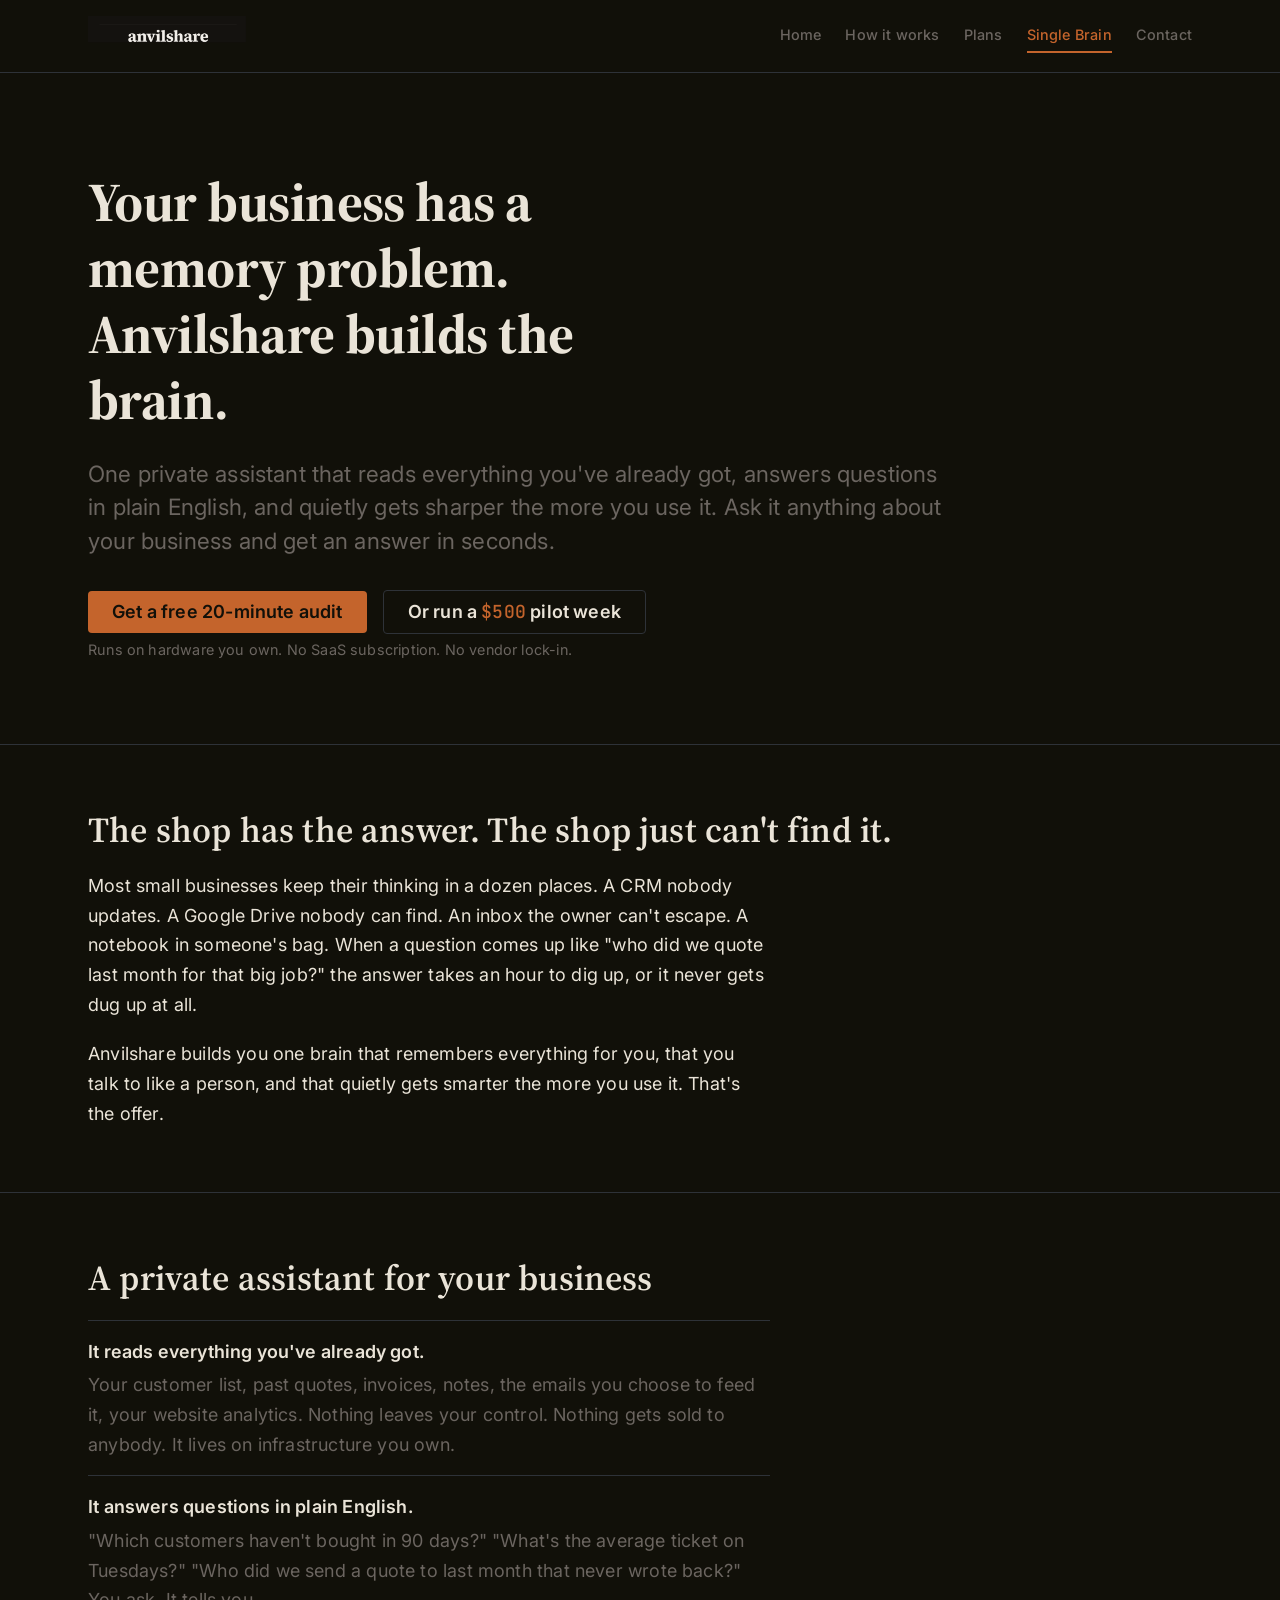
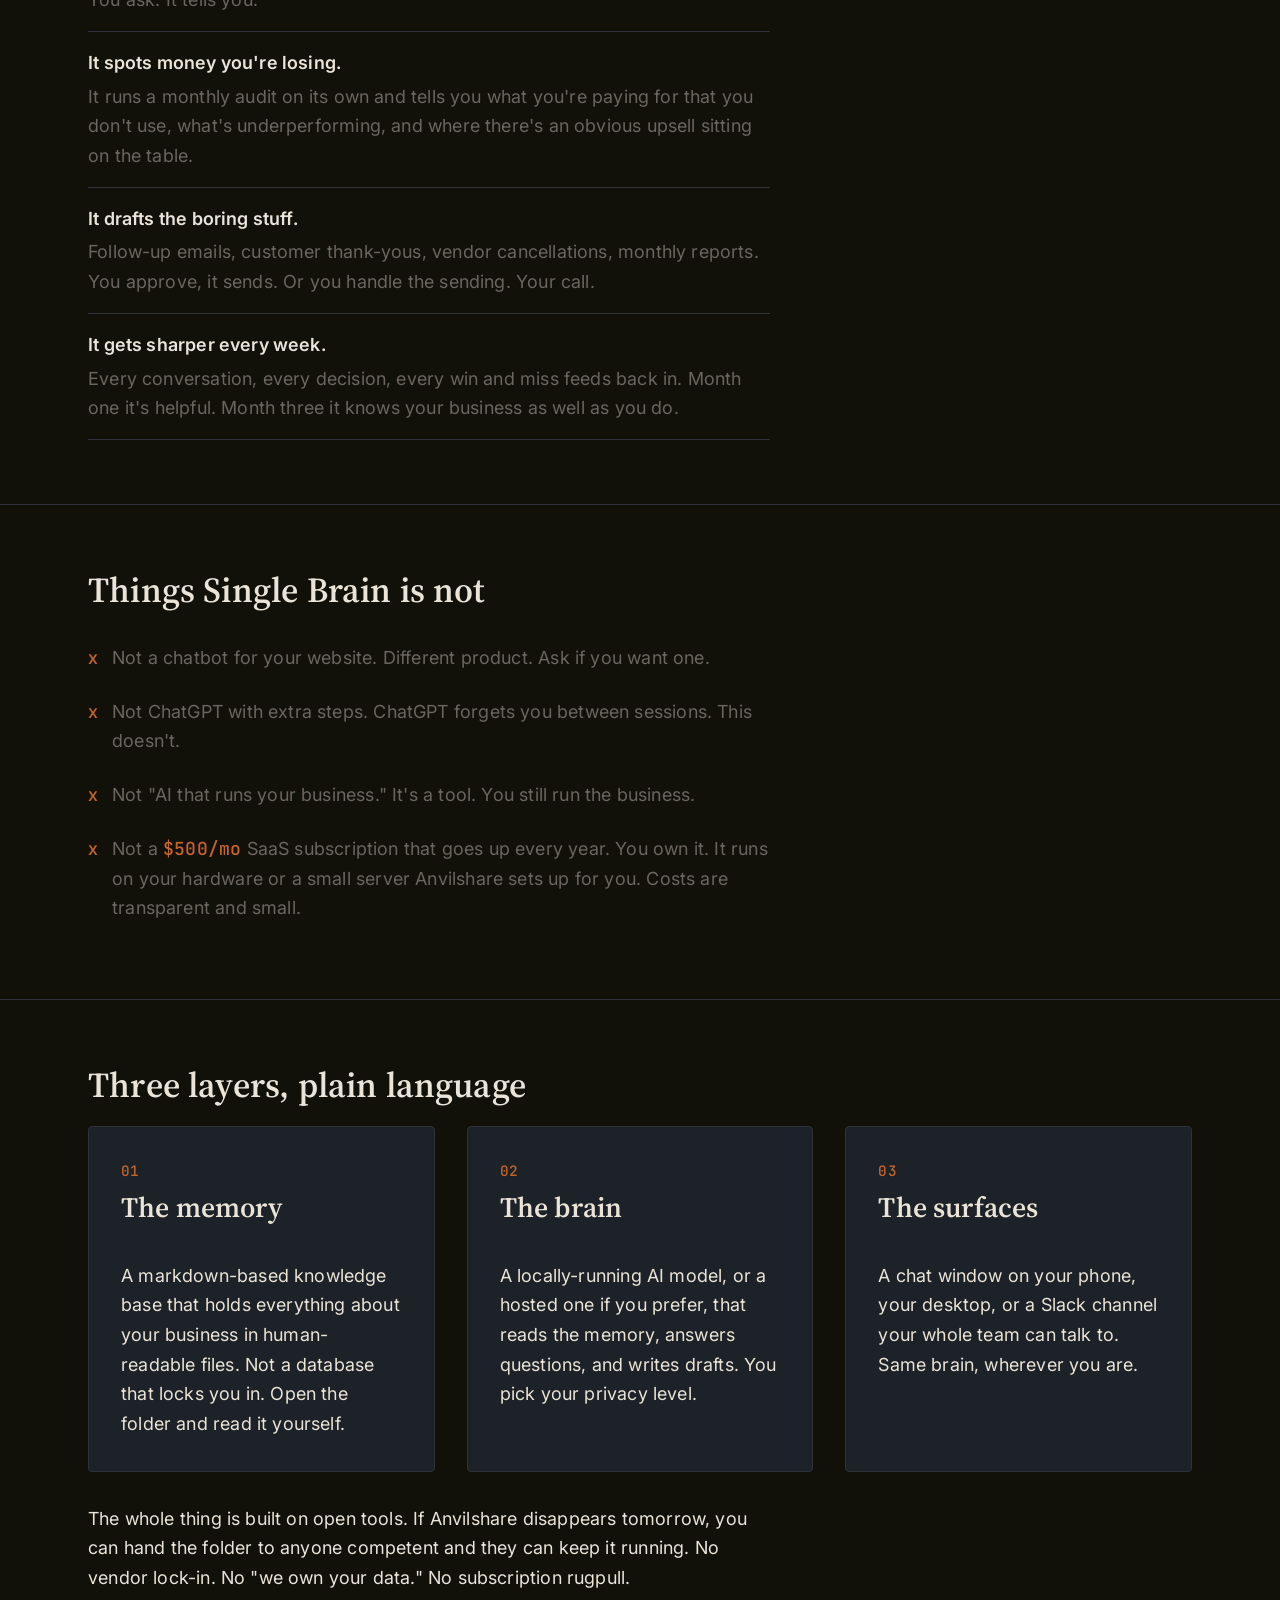
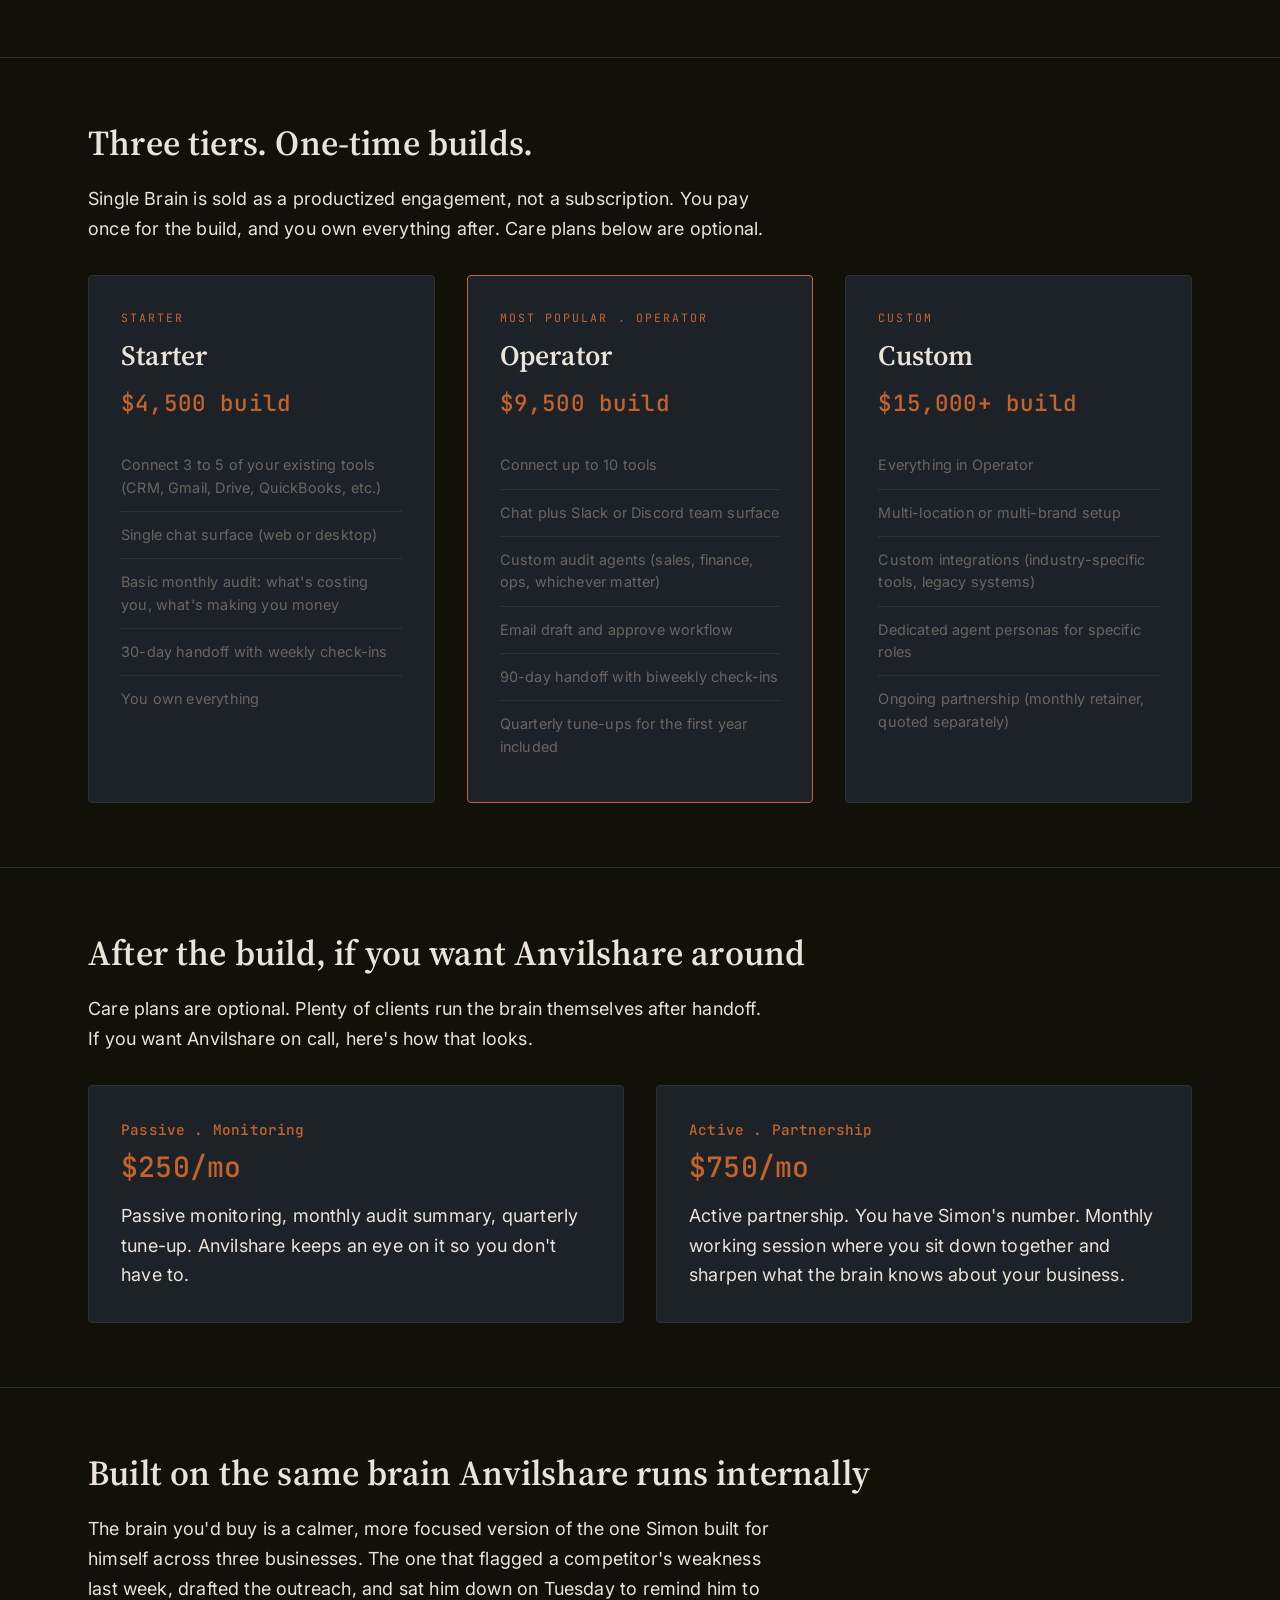
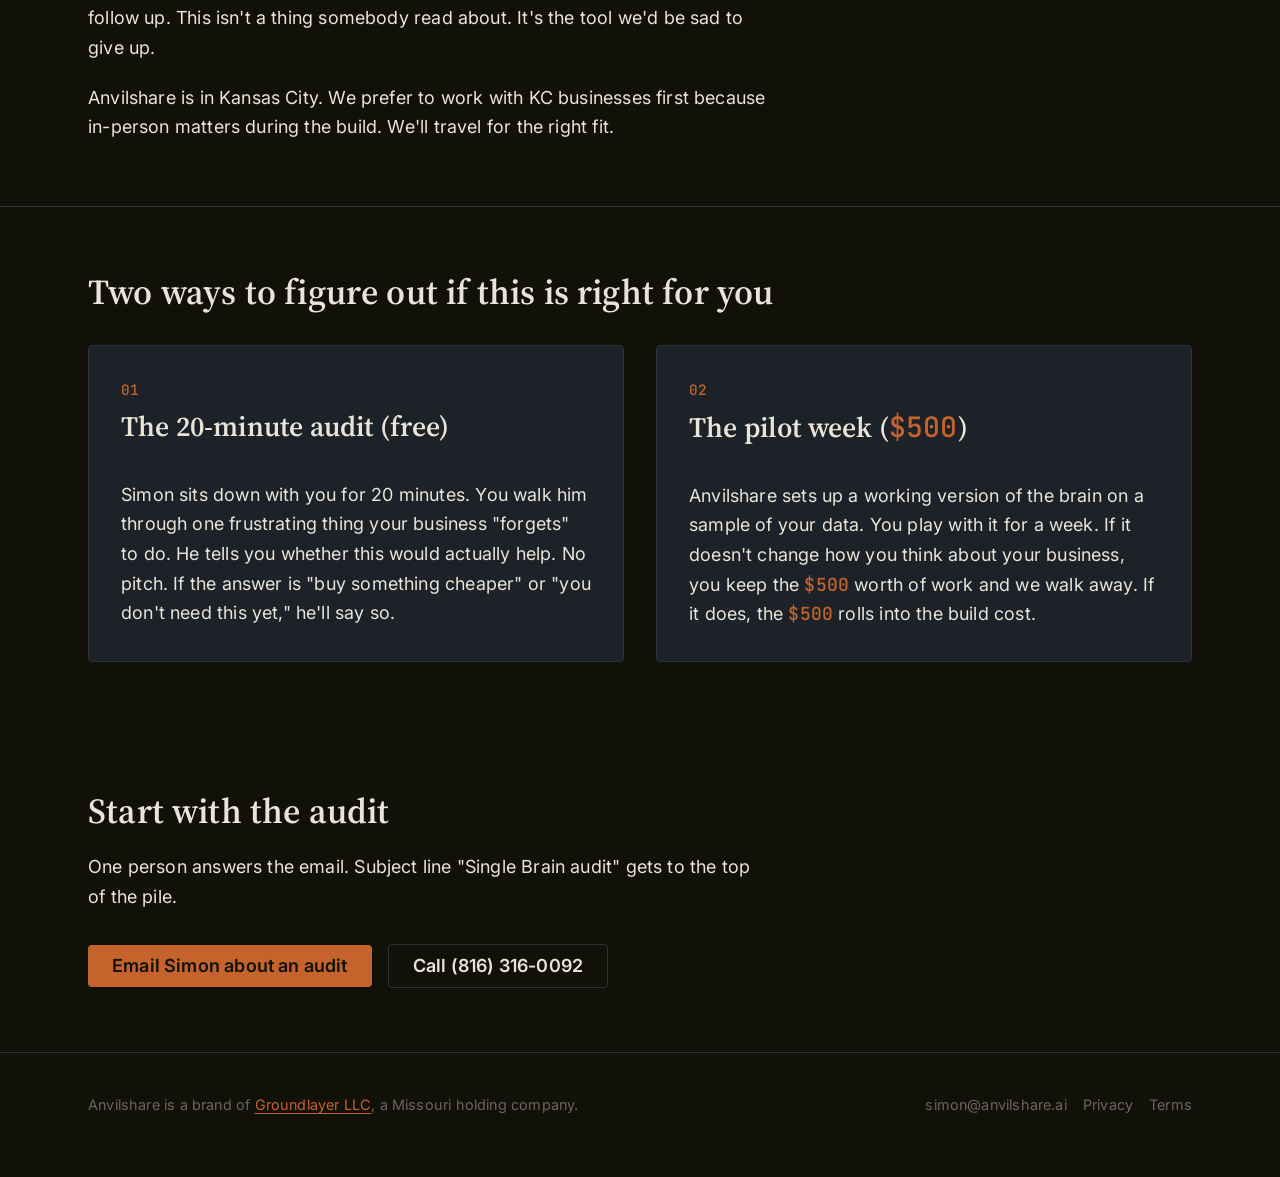
==== single-brain/index.html @ 3424a4ee "Add Single Brain product page and nav link Single Brain is the "private business memory" tool: one a" ====
<!DOCTYPE html>
<html lang="en">
<head>
  <meta charset="utf-8">
  <meta name="viewport" content="width=device-width, initial-scale=1">
  <title>Single Brain - Anvilshare</title>
  <meta name="description" content="One private assistant that remembers everything about your business. Ask it anything in plain English and get an answer in seconds. Built by Anvilshare on hardware you own.">
  <link rel="canonical" href="https://anvilshare.ai/single-brain/">
  <link rel="icon" href="/assets/favicon.svg" type="image/svg+xml">
  <link rel="preconnect" href="https://fonts.googleapis.com">
  <link rel="preconnect" href="https://fonts.gstatic.com" crossorigin>
  <link href="https://fonts.googleapis.com/css2?family=Source+Serif+4:wght@400;600;700&family=Inter:wght@400;500;600;700&family=JetBrains+Mono:wght@400;500&display=swap" rel="stylesheet">
  <link rel="stylesheet" href="/css/site.css">

  <!-- Structured data: Single Brain service offering -->
  <script type="application/ld+json">
  {
    "@context": "https://schema.org",
    "@type": "Service",
    "name": "Single Brain",
    "serviceType": "Business memory and assistant build",
    "description": "A private chat-based assistant that reads everything your business already has, answers questions in plain English, runs a monthly audit on its own, and drafts the boring stuff. Built on open tools. You own it.",
    "url": "https://anvilshare.ai/single-brain/",
    "provider": {
      "@type": "ProfessionalService",
      "name": "Anvilshare",
      "url": "https://anvilshare.ai/",
      "telephone": "+1-816-316-0092",
      "email": "simon@anvilshare.ai",
      "areaServed": { "@type": "City", "name": "Kansas City" },
      "parentOrganization": { "@type": "Organization", "name": "Groundlayer LLC" }
    },
    "areaServed": { "@type": "City", "name": "Kansas City" },
    "offers": [
      {
        "@type": "Offer",
        "name": "Starter",
        "price": "4500",
        "priceCurrency": "USD",
        "description": "Connect 3 to 5 tools. Single chat surface. Basic monthly audit. 30-day handoff."
      },
      {
        "@type": "Offer",
        "name": "Operator",
        "price": "9500",
        "priceCurrency": "USD",
        "description": "Connect up to 10 tools. Chat plus team surface. Custom audit agents. 90-day handoff with quarterly tune-ups for the first year."
      },
      {
        "@type": "Offer",
        "name": "Custom",
        "price": "15000",
        "priceCurrency": "USD",
        "description": "Multi-location or multi-brand setup. Custom integrations. Dedicated agent personas. Ongoing partnership."
      }
    ],
    "priceRange": "$4500-$15000+"
  }
  </script>
</head>
<body>

  <a href="#main" class="skip-link">Skip to content</a>

  <!-- Header -->
  <header class="site-header">
    <div class="container">
      <a href="/" aria-label="Anvilshare home">
        <img src="/assets/logo.png" alt="Anvilshare wordmark, lowercase heavy serif with an amber bar beneath." class="site-logo" width="280" height="70">
      </a>
      <nav class="site-nav" aria-label="Main navigation">
        <a href="/">Home</a>
        <a href="/how-it-works.html">How it works</a>
        <a href="/plans.html">Plans</a>
        <a href="/single-brain/" aria-current="page">Single Brain</a>
        <a href="/contact.html">Contact</a>
      </nav>
    </div>
  </header>

  <!-- Main content -->
  <main id="main">

    <!-- Hero -->
    <section class="hero">
      <div class="container">
        <h1>Your business has a memory problem. Anvilshare builds the brain.</h1>
        <p class="subhead">One private assistant that reads everything you've already got, answers questions in plain English, and quietly gets sharper the more you use it. Ask it anything about your business and get an answer in seconds.</p>
        <div class="cta-group">
          <a href="mailto:simon@anvilshare.ai?subject=Single%20Brain%20audit" class="btn btn-primary">Get a free 20-minute audit</a>
          <a href="#pilot" class="btn btn-secondary">Or run a <span class="mono-price">$500</span> pilot week</a>
        </div>
        <p><small>Runs on hardware you own. No SaaS subscription. No vendor lock-in.</small></p>
      </div>
    </section>

    <hr class="rule">

    <!-- Feynman intro -->
    <section class="section" aria-labelledby="intro">
      <div class="container">
        <h2 id="intro">The shop has the answer. The shop just can't find it.</h2>
        <p>Most small businesses keep their thinking in a dozen places. A CRM nobody updates. A Google Drive nobody can find. An inbox the owner can't escape. A notebook in someone's bag. When a question comes up like "who did we quote last month for that big job?" the answer takes an hour to dig up, or it never gets dug up at all.</p>
        <p>Anvilshare builds you one brain that remembers everything for you, that you talk to like a person, and that quietly gets smarter the more you use it. That's the offer.</p>
      </div>
    </section>

    <hr class="rule">

    <!-- What you get -->
    <section class="section" aria-labelledby="what-you-get">
      <div class="container">
        <h2 id="what-you-get">A private assistant for your business</h2>
        <ul class="feature-list">
          <li>
            <strong>It reads everything you've already got.</strong>
            Your customer list, past quotes, invoices, notes, the emails you choose to feed it, your website analytics. Nothing leaves your control. Nothing gets sold to anybody. It lives on infrastructure you own.
          </li>
          <li>
            <strong>It answers questions in plain English.</strong>
            "Which customers haven't bought in 90 days?" "What's the average ticket on Tuesdays?" "Who did we send a quote to last month that never wrote back?" You ask. It tells you.
          </li>
          <li>
            <strong>It spots money you're losing.</strong>
            It runs a monthly audit on its own and tells you what you're paying for that you don't use, what's underperforming, and where there's an obvious upsell sitting on the table.
          </li>
          <li>
            <strong>It drafts the boring stuff.</strong>
            Follow-up emails, customer thank-yous, vendor cancellations, monthly reports. You approve, it sends. Or you handle the sending. Your call.
          </li>
          <li>
            <strong>It gets sharper every week.</strong>
            Every conversation, every decision, every win and miss feeds back in. Month one it's helpful. Month three it knows your business as well as you do.
          </li>
        </ul>
      </div>
    </section>

    <hr class="rule">

    <!-- Things it isn't -->
    <section class="section" aria-labelledby="not">
      <div class="container">
        <h2 id="not">Things Single Brain is not</h2>
        <ul class="not-list">
          <li>Not a chatbot for your website. Different product. Ask if you want one.</li>
          <li>Not ChatGPT with extra steps. ChatGPT forgets you between sessions. This doesn't.</li>
          <li>Not "AI that runs your business." It's a tool. You still run the business.</li>
          <li>Not a <span class="mono-price">$500/mo</span> SaaS subscription that goes up every year. You own it. It runs on your hardware or a small server Anvilshare sets up for you. Costs are transparent and small.</li>
        </ul>
      </div>
    </section>

    <hr class="rule">

    <!-- Three layers -->
    <section class="section" aria-labelledby="how">
      <div class="container">
        <h2 id="how">Three layers, plain language</h2>
        <div class="grid-3">

          <div class="card">
            <div class="card-header">
              <div>
                <p class="step-number">01</p>
                <h3>The memory</h3>
              </div>
            </div>
            <p>A markdown-based knowledge base that holds everything about your business in human-readable files. Not a database that locks you in. Open the folder and read it yourself.</p>
          </div>

          <div class="card">
            <div class="card-header">
              <div>
                <p class="step-number">02</p>
                <h3>The brain</h3>
              </div>
            </div>
            <p>A locally-running AI model, or a hosted one if you prefer, that reads the memory, answers questions, and writes drafts. You pick your privacy level.</p>
          </div>

          <div class="card">
            <div class="card-header">
              <div>
                <p class="step-number">03</p>
                <h3>The surfaces</h3>
              </div>
            </div>
            <p>A chat window on your phone, your desktop, or a Slack channel your whole team can talk to. Same brain, wherever you are.</p>
          </div>

        </div>
        <p class="mt-8">The whole thing is built on open tools. If Anvilshare disappears tomorrow, you can hand the folder to anyone competent and they can keep it running. No vendor lock-in. No "we own your data." No subscription rugpull.</p>
      </div>
    </section>

    <hr class="rule">

    <!-- Pricing -->
    <section class="section" aria-labelledby="pricing">
      <div class="container">
        <h2 id="pricing">Three tiers. One-time builds.</h2>
        <p>Single Brain is sold as a productized engagement, not a subscription. You pay once for the build, and you own everything after. Care plans below are optional.</p>

        <div class="grid-3 mt-8">

          <div class="card card-tier">
            <span class="tier-flag">Starter</span>
            <h3>Starter</h3>
            <span class="tier-price"><span class="mono-price">$4,500</span> build</span>
            <ul class="tier-features">
              <li>Connect 3 to 5 of your existing tools (CRM, Gmail, Drive, QuickBooks, etc.)</li>
              <li>Single chat surface (web or desktop)</li>
              <li>Basic monthly audit: what's costing you, what's making you money</li>
              <li>30-day handoff with weekly check-ins</li>
              <li>You own everything</li>
            </ul>
          </div>

          <div class="card card-tier card-featured">
            <span class="tier-flag">Most popular  .  Operator</span>
            <h3>Operator</h3>
            <span class="tier-price"><span class="mono-price">$9,500</span> build</span>
            <ul class="tier-features">
              <li>Connect up to 10 tools</li>
              <li>Chat plus Slack or Discord team surface</li>
              <li>Custom audit agents (sales, finance, ops, whichever matter)</li>
              <li>Email draft and approve workflow</li>
              <li>90-day handoff with biweekly check-ins</li>
              <li>Quarterly tune-ups for the first year included</li>
            </ul>
          </div>

          <div class="card card-tier">
            <span class="tier-flag">Custom</span>
            <h3>Custom</h3>
            <span class="tier-price"><span class="mono-price">$15,000+</span> build</span>
            <ul class="tier-features">
              <li>Everything in Operator</li>
              <li>Multi-location or multi-brand setup</li>
              <li>Custom integrations (industry-specific tools, legacy systems)</li>
              <li>Dedicated agent personas for specific roles</li>
              <li>Ongoing partnership (monthly retainer, quoted separately)</li>
            </ul>
          </div>

        </div>
      </div>
    </section>

    <hr class="rule">

    <!-- Care plans -->
    <section class="section" aria-labelledby="care">
      <div class="container">
        <h2 id="care">After the build, if you want Anvilshare around</h2>
        <p>Care plans are optional. Plenty of clients run the brain themselves after handoff. If you want Anvilshare on call, here's how that looks.</p>

        <div class="grid-2 mt-8">
          <div class="card">
            <p class="step-number">Passive  .  Monitoring</p>
            <h3><span class="mono-price">$250/mo</span></h3>
            <p>Passive monitoring, monthly audit summary, quarterly tune-up. Anvilshare keeps an eye on it so you don't have to.</p>
          </div>
          <div class="card">
            <p class="step-number">Active  .  Partnership</p>
            <h3><span class="mono-price">$750/mo</span></h3>
            <p>Active partnership. You have Simon's number. Monthly working session where you sit down together and sharpen what the brain knows about your business.</p>
          </div>
        </div>
      </div>
    </section>

    <hr class="rule">

    <!-- Why this works -->
    <section class="section" aria-labelledby="why">
      <div class="container">
        <h2 id="why">Built on the same brain Anvilshare runs internally</h2>
        <p>The brain you'd buy is a calmer, more focused version of the one Simon built for himself across three businesses. The one that flagged a competitor's weakness last week, drafted the outreach, and sat him down on Tuesday to remind him to follow up. This isn't a thing somebody read about. It's the tool we'd be sad to give up.</p>
        <p>Anvilshare is in Kansas City. We prefer to work with KC businesses first because in-person matters during the build. We'll travel for the right fit.</p>
      </div>
    </section>

    <hr class="rule">

    <!-- Two ways to start -->
    <section class="section" id="pilot" aria-labelledby="next">
      <div class="container">
        <h2 id="next">Two ways to figure out if this is right for you</h2>
        <div class="grid-2 mt-8">
          <div class="card">
            <div class="card-header">
              <div>
                <p class="step-number">01</p>
                <h3>The 20-minute audit (free)</h3>
              </div>
            </div>
            <p>Simon sits down with you for 20 minutes. You walk him through one frustrating thing your business "forgets" to do. He tells you whether this would actually help. No pitch. If the answer is "buy something cheaper" or "you don't need this yet," he'll say so.</p>
          </div>
          <div class="card">
            <div class="card-header">
              <div>
                <p class="step-number">02</p>
                <h3>The pilot week (<span class="mono-price">$500</span>)</h3>
              </div>
            </div>
            <p>Anvilshare sets up a working version of the brain on a sample of your data. You play with it for a week. If it doesn't change how you think about your business, you keep the <span class="mono-price">$500</span> worth of work and we walk away. If it does, the <span class="mono-price">$500</span> rolls into the build cost.</p>
          </div>
        </div>
      </div>
    </section>

    <!-- Final CTA -->
    <section class="section" aria-labelledby="cta-final">
      <div class="container">
        <h2 id="cta-final">Start with the audit</h2>
        <p>One person answers the email. Subject line "Single Brain audit" gets to the top of the pile.</p>
        <div class="cta-group">
          <a href="mailto:simon@anvilshare.ai?subject=Single%20Brain%20audit" class="btn btn-primary">Email Simon about an audit</a>
          <a href="tel:+18163160092" class="btn btn-secondary">Call (816) 316-0092</a>
        </div>
      </div>
    </section>

  </main>

  <!-- Footer -->
  <footer class="site-footer">
    <div class="container">
      <div class="footer-inner">
        <p>Anvilshare is a brand of <a href="https://groundlayer.co">Groundlayer LLC</a>, a Missouri holding company.</p>
        <ul class="footer-links">
          <li><a href="mailto:simon@anvilshare.ai">simon@anvilshare.ai</a></li>
          <li><a href="/privacy.html">Privacy</a></li>
          <li><a href="/terms.html">Terms</a></li>
        </ul>
      </div>
    </div>
  </footer>

</body>
</html>
---- css/site.css ----
/* ==========================================================================
   Anvilshare - Forge Flavor
   Single stylesheet. No frameworks. Hand-written.
   Family law: BRAND-FAMILY.md | Flavor: anvilshare/BRAND.md
   ========================================================================== */

/* --------------------------------------------------------------------------
   1. Custom Properties (Flavor Tokens)
   -------------------------------------------------------------------------- */

:root {
  /* Palette */
  --forge-dark: #111009;
  --steel: #1D2228;
  --iron-glow: #C4642C;
  --ember: #E8960E;
  --chalk: #EAE4D8;
  --ash: #6B6560;
  --rule: #2E3238;
  --success: #2E7D52;
  --error: #B03030;

  /* Derived */
  --iron-glow-hover: #A85323;
  --steel-alt: #252D35;

  /* Typography */
  --font-display: "Source Serif 4", Georgia, serif;
  --font-body: "Inter", system-ui, sans-serif;
  --font-mono: "JetBrains Mono", "Courier New", monospace;

  /* Type scale: 1.250 Major Third, base 18px */
  --text-xs: 0.64rem;     /* ~11.5px */
  --text-sm: 0.8rem;      /* ~14.4px */
  --text-base: 1rem;      /* 18px */
  --text-md: 1.25rem;     /* 22.5px */
  --text-lg: 1.563rem;    /* ~28px */
  --text-xl: 1.953rem;    /* ~35px */
  --text-2xl: 2.441rem;   /* ~44px */
  --text-3xl: 3.052rem;   /* ~55px */

  /* Spacing (4px base) */
  --space-1: 4px;
  --space-2: 8px;
  --space-3: 12px;
  --space-4: 16px;
  --space-5: 20px;
  --space-6: 24px;
  --space-8: 32px;
  --space-10: 40px;
  --space-12: 48px;
  --space-16: 64px;
  --space-20: 80px;
  --space-24: 96px;

  /* Layout */
  --max-width: 1200px;
  --max-line: 62ch;
  --baseline: 8px;
  --radius: 4px;
  --radius-none: 0px;

  /* Shadows (dark ground values) */
  --shadow-rest: 0 1px 2px rgba(0,0,0,0.2);
  --shadow-hover: 0 4px 12px rgba(0,0,0,0.25);

  /* Focus */
  --focus-ring: 2px solid var(--iron-glow);
  --focus-offset: 2px;
}

/* --------------------------------------------------------------------------
   2. Reset + Base
   -------------------------------------------------------------------------- */

*,
*::before,
*::after {
  box-sizing: border-box;
  margin: 0;
  padding: 0;
}

html {
  font-size: 18px;
  -webkit-text-size-adjust: 100%;
  scroll-behavior: smooth;
}

body {
  font-family: var(--font-body);
  font-size: var(--text-base);
  font-weight: 400;
  line-height: 1.65;
  letter-spacing: 0.01em;
  color: var(--chalk);
  background-color: var(--forge-dark);
  -webkit-font-smoothing: antialiased;
  -moz-osx-font-smoothing: grayscale;
}

img,
svg {
  display: block;
  max-width: 100%;
  height: auto;
}

a {
  color: var(--iron-glow);
  text-decoration: underline;
  text-underline-offset: 3px;
  transition: color 0.15s ease;
}

a:hover {
  color: var(--ember);
}

a:focus-visible {
  outline: var(--focus-ring);
  outline-offset: var(--focus-offset);
  border-radius: 2px;
}

::selection {
  background-color: var(--iron-glow);
  color: var(--forge-dark);
}

/* --------------------------------------------------------------------------
   3. Typography
   -------------------------------------------------------------------------- */

h1, h2, h3, h4, h5, h6 {
  font-family: var(--font-display);
  font-weight: 700;
  line-height: 1.2;
  color: var(--chalk);
  text-align: left;
}

h1 {
  font-size: var(--text-2xl);
  letter-spacing: -0.01em;
  margin-bottom: var(--space-6);
}

h2 {
  font-size: var(--text-xl);
  font-weight: 600;
  margin-bottom: var(--space-5);
}

h3 {
  font-size: var(--text-lg);
  font-weight: 600;
  margin-bottom: var(--space-4);
}

h4 {
  font-size: var(--text-md);
  font-weight: 600;
  margin-bottom: var(--space-3);
}

p {
  max-width: var(--max-line);
  margin-bottom: var(--space-5);
}

p:last-child {
  margin-bottom: 0;
}

strong {
  font-weight: 600;
}

small {
  font-size: var(--text-sm);
  color: var(--ash);
}

.mono {
  font-family: var(--font-mono);
  font-weight: 400;
}

.mono-price {
  font-family: var(--font-mono);
  font-weight: 500;
  color: var(--iron-glow);
}

.text-muted {
  color: var(--ash);
}

.text-ember {
  color: var(--ember);
}

/* --------------------------------------------------------------------------
   4. Layout
   -------------------------------------------------------------------------- */

.container {
  width: 100%;
  max-width: var(--max-width);
  margin: 0 auto;
  padding-left: var(--space-6);
  padding-right: var(--space-6);
}

.section {
  padding-top: var(--space-16);
  padding-bottom: var(--space-16);
}

.section-sm {
  padding-top: var(--space-10);
  padding-bottom: var(--space-10);
}

/* Wright pencil line */
.rule {
  border: none;
  border-top: 1px solid var(--rule);
  margin: 0;
}

.rule-section {
  border: none;
  border-top: 1px solid var(--rule);
  margin: var(--space-16) 0;
}

/* Grid: Wright triplet (3-column) */
.grid-3 {
  display: grid;
  grid-template-columns: 1fr;
  gap: var(--space-8);
}

.grid-2 {
  display: grid;
  grid-template-columns: 1fr;
  gap: var(--space-8);
}

/* --------------------------------------------------------------------------
   5. Header + Navigation
   -------------------------------------------------------------------------- */

.site-header {
  border-bottom: 1px solid var(--rule);
  padding: var(--space-4) 0;
}

.site-header .container {
  display: flex;
  align-items: center;
  justify-content: space-between;
  gap: var(--space-6);
}

.site-logo {
  display: block;
  height: 40px;
  width: auto;
  flex-shrink: 0;
}

.site-logo:focus-visible {
  outline: var(--focus-ring);
  outline-offset: var(--focus-offset);
}

.site-nav {
  display: flex;
  align-items: center;
  gap: var(--space-6);
  overflow-x: auto;
  -webkit-overflow-scrolling: touch;
  scrollbar-width: none;
}

.site-nav::-webkit-scrollbar {
  display: none;
}

.site-nav a {
  font-family: var(--font-body);
  font-size: var(--text-sm);
  font-weight: 500;
  color: var(--ash);
  text-decoration: none;
  white-space: nowrap;
  padding: var(--space-1) 0;
  border-bottom: 2px solid transparent;
  transition: color 0.15s ease, border-color 0.15s ease;
}

.site-nav a:hover,
.site-nav a[aria-current="page"] {
  color: var(--iron-glow);
  border-bottom-color: var(--iron-glow);
}

.site-nav a:focus-visible {
  outline: var(--focus-ring);
  outline-offset: var(--focus-offset);
  border-radius: 2px;
}

/* --------------------------------------------------------------------------
   6. Buttons
   -------------------------------------------------------------------------- */

.btn {
  display: inline-block;
  font-family: var(--font-body);
  font-size: var(--text-base);
  font-weight: 600;
  line-height: 1;
  text-decoration: none;
  border: none;
  border-radius: var(--radius);
  cursor: pointer;
  transition: background-color 0.15s ease;
  padding: var(--space-3) var(--space-6);
}

.btn:focus-visible {
  outline: var(--focus-ring);
  outline-offset: var(--focus-offset);
}

.btn-primary {
  background-color: var(--iron-glow);
  color: var(--forge-dark);
}

.btn-primary:hover {
  background-color: var(--iron-glow-hover);
  color: var(--forge-dark);
}

.btn-secondary {
  background-color: transparent;
  color: var(--chalk);
  border: 1px solid var(--rule);
}

.btn-secondary:hover {
  border-color: var(--ash);
  color: var(--chalk);
}

.btn-ghost {
  background-color: transparent;
  color: var(--iron-glow);
  padding: var(--space-2) var(--space-4);
}

.btn-ghost:hover {
  color: var(--ember);
}

.cta-group {
  display: flex;
  flex-wrap: wrap;
  align-items: center;
  gap: var(--space-4);
  margin-top: var(--space-8);
}

.cta-mid {
  text-align: center;
}

.cta-mid .cta-group {
  justify-content: center;
  margin-top: 0;
}

.cta-aside {
  font-size: 0.9rem;
  color: var(--smoke);
}

.cta-aside a {
  color: var(--amber);
  text-decoration: none;
}

.cta-aside a:hover {
  text-decoration: underline;
}

/* --------------------------------------------------------------------------
   7. Cards + Surfaces
   -------------------------------------------------------------------------- */

.card {
  background-color: var(--steel);
  border: 1px solid var(--rule);
  border-radius: var(--radius);
  padding: var(--space-8);
}

.card-header {
  display: flex;
  align-items: flex-start;
  gap: var(--space-4);
  margin-bottom: var(--space-5);
}

.card-icon {
  color: var(--iron-glow);
  flex-shrink: 0;
}

.callout {
  background-color: var(--steel);
  border-left: 3px solid var(--iron-glow);
  padding: var(--space-6) var(--space-8);
  border-radius: 0 var(--radius) var(--radius) 0;
}

.callout p {
  max-width: var(--max-line);
}

.surface-alt {
  background-color: var(--steel);
}

/* --------------------------------------------------------------------------
   8. Tables (zebra - steel/forge alternating)
   -------------------------------------------------------------------------- */

.table-wrap {
  overflow-x: auto;
  -webkit-overflow-scrolling: touch;
}

table {
  width: 100%;
  border-collapse: collapse;
  font-size: var(--text-base);
}

thead th {
  font-family: var(--font-display);
  font-weight: 600;
  font-size: var(--text-sm);
  letter-spacing: 0.04em;
  text-align: left;
  color: var(--ash);
  padding: var(--space-3) var(--space-4);
  border-bottom: 1px solid var(--rule);
}

tbody td {
  padding: var(--space-4);
  vertical-align: top;
  border-bottom: 1px solid var(--rule);
}

tbody tr:nth-child(odd) {
  background-color: var(--steel);
}

tbody tr:nth-child(even) {
  background-color: var(--forge-dark);
}

td .mono-price {
  font-size: var(--text-md);
}

/* --------------------------------------------------------------------------
   9. Hero
   -------------------------------------------------------------------------- */

.hero {
  padding-top: var(--space-20);
  padding-bottom: var(--space-16);
}

.hero h1 {
  font-size: var(--text-2xl);
  max-width: 20ch;
}

.hero .subhead {
  font-size: var(--text-md);
  color: var(--ash);
  max-width: var(--max-line);
  line-height: 1.5;
}

/* --------------------------------------------------------------------------
   10. How-it-works triplet
   -------------------------------------------------------------------------- */

.step-number {
  font-family: var(--font-mono);
  font-size: var(--text-sm);
  color: var(--iron-glow);
  font-weight: 500;
  margin-bottom: var(--space-2);
}

/* --------------------------------------------------------------------------
   11. FAQ
   -------------------------------------------------------------------------- */

.faq-item {
  padding: var(--space-6) 0;
  border-bottom: 1px solid var(--rule);
}

.faq-item:first-child {
  border-top: 1px solid var(--rule);
}

.faq-q {
  font-family: var(--font-display);
  font-size: var(--text-md);
  font-weight: 600;
  color: var(--chalk);
  margin-bottom: var(--space-3);
}

.faq-a {
  color: var(--ash);
  max-width: var(--max-line);
}

.faq-a p {
  color: var(--ash);
}

/* --------------------------------------------------------------------------
   12. Mira tease panel
   -------------------------------------------------------------------------- */

.mira-panel {
  background-color: var(--steel);
  border: 1px solid var(--rule);
  border-radius: var(--radius);
  padding: var(--space-6) var(--space-8);
}

.mira-panel h3 {
  font-size: var(--text-md);
  color: var(--ash);
}

.mira-panel.mira-disabled {
  opacity: 0.5;
}

/* --------------------------------------------------------------------------
   13. Footer
   -------------------------------------------------------------------------- */

.site-footer {
  border-top: 1px solid var(--rule);
  padding: var(--space-10) 0;
  font-size: var(--text-sm);
  color: var(--ash);
}

.footer-inner {
  display: flex;
  flex-wrap: wrap;
  justify-content: space-between;
  align-items: flex-start;
  gap: var(--space-6);
}

.footer-links {
  display: flex;
  flex-wrap: wrap;
  gap: var(--space-4);
  list-style: none;
}

.footer-links a {
  color: var(--ash);
  font-size: var(--text-sm);
  text-decoration: none;
}

.footer-links a:hover {
  color: var(--iron-glow);
}

/* --------------------------------------------------------------------------
   14. Utility classes
   -------------------------------------------------------------------------- */

.sr-only {
  position: absolute;
  width: 1px;
  height: 1px;
  padding: 0;
  margin: -1px;
  overflow: hidden;
  clip: rect(0, 0, 0, 0);
  white-space: nowrap;
  border: 0;
}

.mt-0 { margin-top: 0; }
.mb-0 { margin-bottom: 0; }
.mt-4 { margin-top: var(--space-4); }
.mt-6 { margin-top: var(--space-6); }
.mt-8 { margin-top: var(--space-8); }
.mb-4 { margin-bottom: var(--space-4); }
.mb-8 { margin-bottom: var(--space-8); }

/* --------------------------------------------------------------------------
   15. Focus + Accessibility
   -------------------------------------------------------------------------- */

:focus-visible {
  outline: var(--focus-ring);
  outline-offset: var(--focus-offset);
}

:focus:not(:focus-visible) {
  outline: none;
}

/* Skip link */
.skip-link {
  position: absolute;
  top: -100%;
  left: var(--space-4);
  background: var(--iron-glow);
  color: var(--forge-dark);
  padding: var(--space-2) var(--space-4);
  border-radius: var(--radius);
  font-weight: 600;
  z-index: 1000;
  text-decoration: none;
}

.skip-link:focus {
  top: var(--space-2);
}

/* --------------------------------------------------------------------------
   16. Reduced motion
   -------------------------------------------------------------------------- */

@media (prefers-reduced-motion: reduce) {
  *,
  *::before,
  *::after {
    transition-duration: 0.01ms !important;
    animation-duration: 0.01ms !important;
    scroll-behavior: auto !important;
  }
}

/* --------------------------------------------------------------------------
   17. Print styles
   -------------------------------------------------------------------------- */

@media print {
  body {
    background: #fff;
    color: #000;
  }

  .site-header,
  .site-footer,
  .btn,
  .cta-group,
  .mira-panel {
    display: none;
  }

  a {
    color: #000;
    text-decoration: underline;
  }

  a[href]::after {
    content: " (" attr(href) ")";
    font-size: 0.8em;
    color: #555;
  }

  h1, h2, h3, h4 {
    color: #000;
    page-break-after: avoid;
  }

  .card,
  .callout,
  .surface-alt {
    background: #fff;
    border: 1px solid #ccc;
    box-shadow: none;
  }

  table {
    border: 1px solid #ccc;
  }

  tbody tr:nth-child(odd) {
    background: #f5f5f5;
  }

  tbody tr:nth-child(even) {
    background: #fff;
  }
}

/* --------------------------------------------------------------------------
   18a. Single Brain extensions
   -------------------------------------------------------------------------- */

/* Tier cards: extends .card. Stack price + flag + features. */
.card-tier {
  display: flex;
  flex-direction: column;
  gap: var(--space-3);
}

.card-tier .tier-flag {
  font-family: var(--font-mono);
  font-size: var(--text-xs);
  letter-spacing: 0.18em;
  text-transform: uppercase;
  color: var(--iron-glow);
}

.card-tier .tier-price {
  font-family: var(--font-mono);
  font-weight: 500;
  font-size: var(--text-md);
  color: var(--iron-glow);
}

.card-tier h3 {
  margin-bottom: 0;
}

.card-featured {
  border-color: var(--iron-glow);
}

.tier-features {
  list-style: none;
  padding: 0;
  margin: var(--space-2) 0 0 0;
}

.tier-features li {
  padding: var(--space-3) 0;
  border-top: 1px solid var(--rule);
  font-size: var(--text-sm);
  color: var(--ash);
  line-height: 1.55;
}

.tier-features li:first-child {
  border-top: none;
}

/* Plain feature list with bordered rows */
.feature-list {
  list-style: none;
  padding: 0;
  max-width: var(--max-line);
  margin: var(--space-4) 0 0 0;
}

.feature-list li {
  padding: var(--space-4) 0;
  border-bottom: 1px solid var(--rule);
  color: var(--ash);
}

.feature-list li:first-child {
  border-top: 1px solid var(--rule);
}

.feature-list strong {
  color: var(--chalk);
  display: block;
  margin-bottom: var(--space-1);
}

/* Negative list (things it isn't) */
.not-list {
  list-style: none;
  padding: 0;
  max-width: var(--max-line);
  margin: var(--space-4) 0 0 0;
}

.not-list li {
  padding: var(--space-3) 0;
  color: var(--ash);
  position: relative;
  padding-left: var(--space-6);
}

.not-list li::before {
  content: "x";
  font-family: var(--mono);
  color: var(--iron-glow);
  font-weight: 500;
  position: absolute;
  left: 0;
  top: var(--space-3);
}

/* --------------------------------------------------------------------------
   18. Responsive - Mobile first
   -------------------------------------------------------------------------- */

/* Tablet: 640px+ */
@media (min-width: 640px) {
  .grid-2 {
    grid-template-columns: 1fr 1fr;
  }

  .hero h1 {
    font-size: var(--text-2xl);
  }
}

/* Desktop: 900px+ */
@media (min-width: 900px) {
  .grid-3 {
    grid-template-columns: 1fr 1fr 1fr;
  }

  .hero {
    padding-top: var(--space-24);
    padding-bottom: var(--space-20);
  }

  .hero h1 {
    font-size: var(--text-3xl);
    max-width: 22ch;
  }

  .hero .subhead {
    font-size: var(--text-md);
  }

  .container {
    padding-left: var(--space-10);
    padding-right: var(--space-10);
  }
}

/* Wide: 1200px+ */
@media (min-width: 1200px) {
  .container {
    padding-left: var(--space-12);
    padding-right: var(--space-12);
  }
}
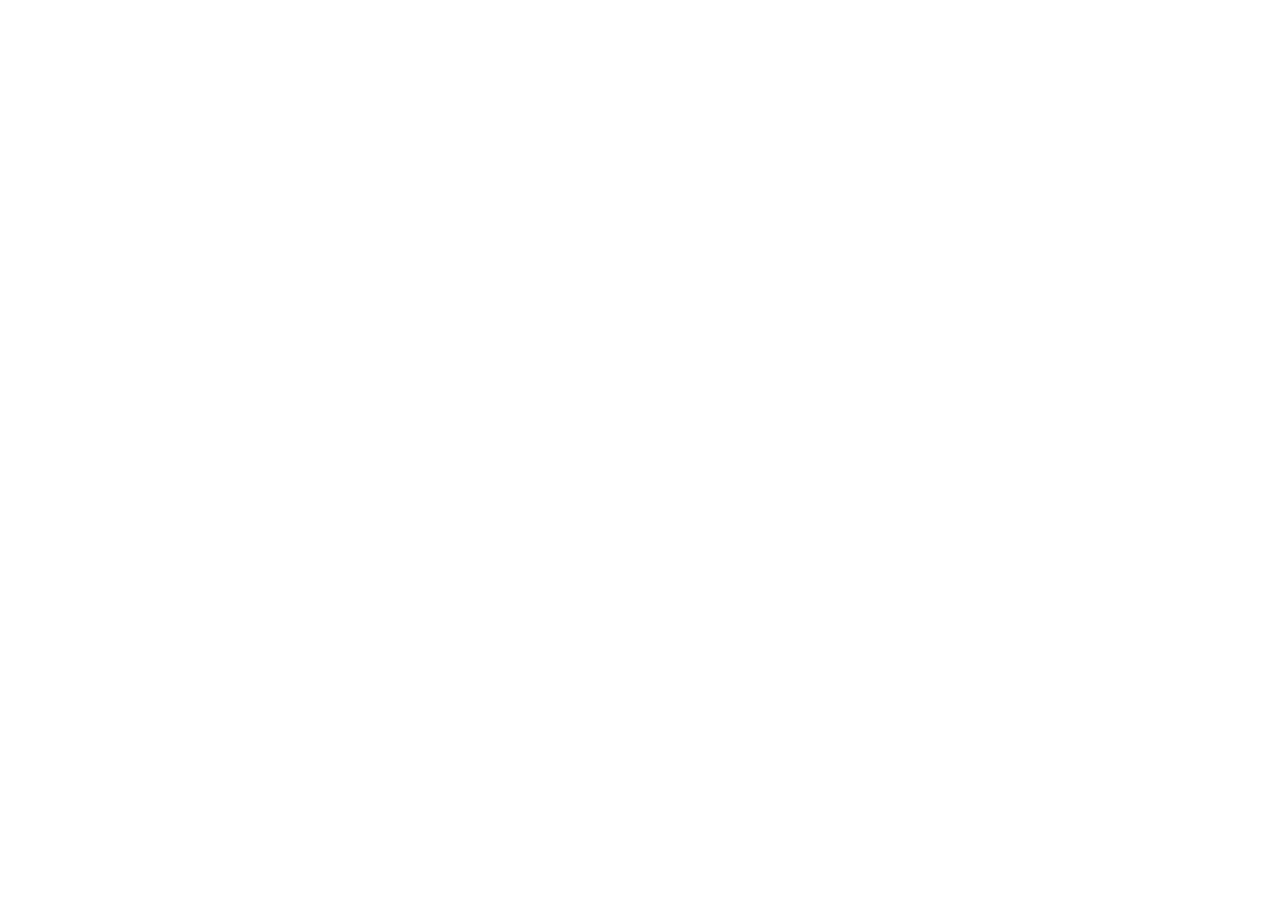
==== commit 5e1ff3d9: "Whole-site refresh to the new brand system The brand has moved on. The new system lives in the works" ====
--- a/single-brain/index.html
+++ b/single-brain/index.html
@@ -1,343 +1,13 @@
 <!DOCTYPE html>
 <html lang="en">
 <head>
-  <meta charset="utf-8">
-  <meta name="viewport" content="width=device-width, initial-scale=1">
-  <title>Single Brain - Anvilshare</title>
-  <meta name="description" content="One private assistant that remembers everything about your business. Ask it anything in plain English and get an answer in seconds. Built by Anvilshare on hardware you own.">
-  <link rel="canonical" href="https://anvilshare.ai/single-brain/">
-  <link rel="icon" href="/assets/favicon.svg" type="image/svg+xml">
-  <link rel="preconnect" href="https://fonts.googleapis.com">
-  <link rel="preconnect" href="https://fonts.gstatic.com" crossorigin>
-  <link href="https://fonts.googleapis.com/css2?family=Source+Serif+4:wght@400;600;700&family=Inter:wght@400;500;600;700&family=JetBrains+Mono:wght@400;500&display=swap" rel="stylesheet">
-  <link rel="stylesheet" href="/css/site.css">
-
-  <!-- Structured data: Single Brain service offering -->
-  <script type="application/ld+json">
-  {
-    "@context": "https://schema.org",
-    "@type": "Service",
-    "name": "Single Brain",
-    "serviceType": "Business memory and assistant build",
-    "description": "A private chat-based assistant that reads everything your business already has, answers questions in plain English, runs a monthly audit on its own, and drafts the boring stuff. Built on open tools. You own it.",
-    "url": "https://anvilshare.ai/single-brain/",
-    "provider": {
-      "@type": "ProfessionalService",
-      "name": "Anvilshare",
-      "url": "https://anvilshare.ai/",
-      "telephone": "+1-816-316-0092",
-      "email": "simon@anvilshare.ai",
-      "areaServed": { "@type": "City", "name": "Kansas City" },
-      "parentOrganization": { "@type": "Organization", "name": "Groundlayer LLC" }
-    },
-    "areaServed": { "@type": "City", "name": "Kansas City" },
-    "offers": [
-      {
-        "@type": "Offer",
-        "name": "Starter",
-        "price": "4500",
-        "priceCurrency": "USD",
-        "description": "Connect 3 to 5 tools. Single chat surface. Basic monthly audit. 30-day handoff."
-      },
-      {
-        "@type": "Offer",
-        "name": "Operator",
-        "price": "9500",
-        "priceCurrency": "USD",
-        "description": "Connect up to 10 tools. Chat plus team surface. Custom audit agents. 90-day handoff with quarterly tune-ups for the first year."
-      },
-      {
-        "@type": "Offer",
-        "name": "Custom",
-        "price": "15000",
-        "priceCurrency": "USD",
-        "description": "Multi-location or multi-brand setup. Custom integrations. Dedicated agent personas. Ongoing partnership."
-      }
-    ],
-    "priceRange": "$4500-$15000+"
-  }
-  </script>
+  <meta charset="UTF-8">
+  <title>Single Brain is now part of every Anvilshare build</title>
+  <link rel="canonical" href="https://anvilshare.ai/#brain">
+  <meta http-equiv="refresh" content="0; url=https://anvilshare.ai/#brain">
+  <meta name="robots" content="noindex">
 </head>
 <body>
-
-  <a href="#main" class="skip-link">Skip to content</a>
-
-  <!-- Header -->
-  <header class="site-header">
-    <div class="container">
-      <a href="/" aria-label="Anvilshare home">
-        <img src="/assets/logo.png" alt="Anvilshare wordmark, lowercase heavy serif with an amber bar beneath." class="site-logo" width="280" height="70">
-      </a>
-      <nav class="site-nav" aria-label="Main navigation">
-        <a href="/">Home</a>
-        <a href="/how-it-works.html">How it works</a>
-        <a href="/plans.html">Plans</a>
-        <a href="/single-brain/" aria-current="page">Single Brain</a>
-        <a href="/contact.html">Contact</a>
-      </nav>
-    </div>
-  </header>
-
-  <!-- Main content -->
-  <main id="main">
-
-    <!-- Hero -->
-    <section class="hero">
-      <div class="container">
-        <h1>Your business has a memory problem. Anvilshare builds the brain.</h1>
-        <p class="subhead">One private assistant that reads everything you've already got, answers questions in plain English, and quietly gets sharper the more you use it. Ask it anything about your business and get an answer in seconds.</p>
-        <div class="cta-group">
-          <a href="mailto:simon@anvilshare.ai?subject=Single%20Brain%20audit" class="btn btn-primary">Get a free 20-minute audit</a>
-          <a href="#pilot" class="btn btn-secondary">Or run a <span class="mono-price">$500</span> pilot week</a>
-        </div>
-        <p><small>Runs on hardware you own. No SaaS subscription. No vendor lock-in.</small></p>
-      </div>
-    </section>
-
-    <hr class="rule">
-
-    <!-- Feynman intro -->
-    <section class="section" aria-labelledby="intro">
-      <div class="container">
-        <h2 id="intro">The shop has the answer. The shop just can't find it.</h2>
-        <p>Most small businesses keep their thinking in a dozen places. A CRM nobody updates. A Google Drive nobody can find. An inbox the owner can't escape. A notebook in someone's bag. When a question comes up like "who did we quote last month for that big job?" the answer takes an hour to dig up, or it never gets dug up at all.</p>
-        <p>Anvilshare builds you one brain that remembers everything for you, that you talk to like a person, and that quietly gets smarter the more you use it. That's the offer.</p>
-      </div>
-    </section>
-
-    <hr class="rule">
-
-    <!-- What you get -->
-    <section class="section" aria-labelledby="what-you-get">
-      <div class="container">
-        <h2 id="what-you-get">A private assistant for your business</h2>
-        <ul class="feature-list">
-          <li>
-            <strong>It reads everything you've already got.</strong>
-            Your customer list, past quotes, invoices, notes, the emails you choose to feed it, your website analytics. Nothing leaves your control. Nothing gets sold to anybody. It lives on infrastructure you own.
-          </li>
-          <li>
-            <strong>It answers questions in plain English.</strong>
-            "Which customers haven't bought in 90 days?" "What's the average ticket on Tuesdays?" "Who did we send a quote to last month that never wrote back?" You ask. It tells you.
-          </li>
-          <li>
-            <strong>It spots money you're losing.</strong>
-            It runs a monthly audit on its own and tells you what you're paying for that you don't use, what's underperforming, and where there's an obvious upsell sitting on the table.
-          </li>
-          <li>
-            <strong>It drafts the boring stuff.</strong>
-            Follow-up emails, customer thank-yous, vendor cancellations, monthly reports. You approve, it sends. Or you handle the sending. Your call.
-          </li>
-          <li>
-            <strong>It gets sharper every week.</strong>
-            Every conversation, every decision, every win and miss feeds back in. Month one it's helpful. Month three it knows your business as well as you do.
-          </li>
-        </ul>
-      </div>
-    </section>
-
-    <hr class="rule">
-
-    <!-- Things it isn't -->
-    <section class="section" aria-labelledby="not">
-      <div class="container">
-        <h2 id="not">Things Single Brain is not</h2>
-        <ul class="not-list">
-          <li>Not a chatbot for your website. Different product. Ask if you want one.</li>
-          <li>Not ChatGPT with extra steps. ChatGPT forgets you between sessions. This doesn't.</li>
-          <li>Not "AI that runs your business." It's a tool. You still run the business.</li>
-          <li>Not a <span class="mono-price">$500/mo</span> SaaS subscription that goes up every year. You own it. It runs on your hardware or a small server Anvilshare sets up for you. Costs are transparent and small.</li>
-        </ul>
-      </div>
-    </section>
-
-    <hr class="rule">
-
-    <!-- Three layers -->
-    <section class="section" aria-labelledby="how">
-      <div class="container">
-        <h2 id="how">Three layers, plain language</h2>
-        <div class="grid-3">
-
-          <div class="card">
-            <div class="card-header">
-              <div>
-                <p class="step-number">01</p>
-                <h3>The memory</h3>
-              </div>
-            </div>
-            <p>A markdown-based knowledge base that holds everything about your business in human-readable files. Not a database that locks you in. Open the folder and read it yourself.</p>
-          </div>
-
-          <div class="card">
-            <div class="card-header">
-              <div>
-                <p class="step-number">02</p>
-                <h3>The brain</h3>
-              </div>
-            </div>
-            <p>A locally-running AI model, or a hosted one if you prefer, that reads the memory, answers questions, and writes drafts. You pick your privacy level.</p>
-          </div>
-
-          <div class="card">
-            <div class="card-header">
-              <div>
-                <p class="step-number">03</p>
-                <h3>The surfaces</h3>
-              </div>
-            </div>
-            <p>A chat window on your phone, your desktop, or a Slack channel your whole team can talk to. Same brain, wherever you are.</p>
-          </div>
-
-        </div>
-        <p class="mt-8">The whole thing is built on open tools. If Anvilshare disappears tomorrow, you can hand the folder to anyone competent and they can keep it running. No vendor lock-in. No "we own your data." No subscription rugpull.</p>
-      </div>
-    </section>
-
-    <hr class="rule">
-
-    <!-- Pricing -->
-    <section class="section" aria-labelledby="pricing">
-      <div class="container">
-        <h2 id="pricing">Three tiers. One-time builds.</h2>
-        <p>Single Brain is sold as a productized engagement, not a subscription. You pay once for the build, and you own everything after. Care plans below are optional.</p>
-
-        <div class="grid-3 mt-8">
-
-          <div class="card card-tier">
-            <span class="tier-flag">Starter</span>
-            <h3>Starter</h3>
-            <span class="tier-price"><span class="mono-price">$4,500</span> build</span>
-            <ul class="tier-features">
-              <li>Connect 3 to 5 of your existing tools (CRM, Gmail, Drive, QuickBooks, etc.)</li>
-              <li>Single chat surface (web or desktop)</li>
-              <li>Basic monthly audit: what's costing you, what's making you money</li>
-              <li>30-day handoff with weekly check-ins</li>
-              <li>You own everything</li>
-            </ul>
-          </div>
-
-          <div class="card card-tier card-featured">
-            <span class="tier-flag">Most popular  .  Operator</span>
-            <h3>Operator</h3>
-            <span class="tier-price"><span class="mono-price">$9,500</span> build</span>
-            <ul class="tier-features">
-              <li>Connect up to 10 tools</li>
-              <li>Chat plus Slack or Discord team surface</li>
-              <li>Custom audit agents (sales, finance, ops, whichever matter)</li>
-              <li>Email draft and approve workflow</li>
-              <li>90-day handoff with biweekly check-ins</li>
-              <li>Quarterly tune-ups for the first year included</li>
-            </ul>
-          </div>
-
-          <div class="card card-tier">
-            <span class="tier-flag">Custom</span>
-            <h3>Custom</h3>
-            <span class="tier-price"><span class="mono-price">$15,000+</span> build</span>
-            <ul class="tier-features">
-              <li>Everything in Operator</li>
-              <li>Multi-location or multi-brand setup</li>
-              <li>Custom integrations (industry-specific tools, legacy systems)</li>
-              <li>Dedicated agent personas for specific roles</li>
-              <li>Ongoing partnership (monthly retainer, quoted separately)</li>
-            </ul>
-          </div>
-
-        </div>
-      </div>
-    </section>
-
-    <hr class="rule">
-
-    <!-- Care plans -->
-    <section class="section" aria-labelledby="care">
-      <div class="container">
-        <h2 id="care">After the build, if you want Anvilshare around</h2>
-        <p>Care plans are optional. Plenty of clients run the brain themselves after handoff. If you want Anvilshare on call, here's how that looks.</p>
-
-        <div class="grid-2 mt-8">
-          <div class="card">
-            <p class="step-number">Passive  .  Monitoring</p>
-            <h3><span class="mono-price">$250/mo</span></h3>
-            <p>Passive monitoring, monthly audit summary, quarterly tune-up. Anvilshare keeps an eye on it so you don't have to.</p>
-          </div>
-          <div class="card">
-            <p class="step-number">Active  .  Partnership</p>
-            <h3><span class="mono-price">$750/mo</span></h3>
-            <p>Active partnership. You have Simon's number. Monthly working session where you sit down together and sharpen what the brain knows about your business.</p>
-          </div>
-        </div>
-      </div>
-    </section>
-
-    <hr class="rule">
-
-    <!-- Why this works -->
-    <section class="section" aria-labelledby="why">
-      <div class="container">
-        <h2 id="why">Built on the same brain Anvilshare runs internally</h2>
-        <p>The brain you'd buy is a calmer, more focused version of the one Simon built for himself across three businesses. The one that flagged a competitor's weakness last week, drafted the outreach, and sat him down on Tuesday to remind him to follow up. This isn't a thing somebody read about. It's the tool we'd be sad to give up.</p>
-        <p>Anvilshare is in Kansas City. We prefer to work with KC businesses first because in-person matters during the build. We'll travel for the right fit.</p>
-      </div>
-    </section>
-
-    <hr class="rule">
-
-    <!-- Two ways to start -->
-    <section class="section" id="pilot" aria-labelledby="next">
-      <div class="container">
-        <h2 id="next">Two ways to figure out if this is right for you</h2>
-        <div class="grid-2 mt-8">
-          <div class="card">
-            <div class="card-header">
-              <div>
-                <p class="step-number">01</p>
-                <h3>The 20-minute audit (free)</h3>
-              </div>
-            </div>
-            <p>Simon sits down with you for 20 minutes. You walk him through one frustrating thing your business "forgets" to do. He tells you whether this would actually help. No pitch. If the answer is "buy something cheaper" or "you don't need this yet," he'll say so.</p>
-          </div>
-          <div class="card">
-            <div class="card-header">
-              <div>
-                <p class="step-number">02</p>
-                <h3>The pilot week (<span class="mono-price">$500</span>)</h3>
-              </div>
-            </div>
-            <p>Anvilshare sets up a working version of the brain on a sample of your data. You play with it for a week. If it doesn't change how you think about your business, you keep the <span class="mono-price">$500</span> worth of work and we walk away. If it does, the <span class="mono-price">$500</span> rolls into the build cost.</p>
-          </div>
-        </div>
-      </div>
-    </section>
-
-    <!-- Final CTA -->
-    <section class="section" aria-labelledby="cta-final">
-      <div class="container">
-        <h2 id="cta-final">Start with the audit</h2>
-        <p>One person answers the email. Subject line "Single Brain audit" gets to the top of the pile.</p>
-        <div class="cta-group">
-          <a href="mailto:simon@anvilshare.ai?subject=Single%20Brain%20audit" class="btn btn-primary">Email Simon about an audit</a>
-          <a href="tel:+18163160092" class="btn btn-secondary">Call (816) 316-0092</a>
-        </div>
-      </div>
-    </section>
-
-  </main>
-
-  <!-- Footer -->
-  <footer class="site-footer">
-    <div class="container">
-      <div class="footer-inner">
-        <p>Anvilshare is a brand of <a href="https://groundlayer.co">Groundlayer LLC</a>, a Missouri holding company.</p>
-        <ul class="footer-links">
-          <li><a href="mailto:simon@anvilshare.ai">simon@anvilshare.ai</a></li>
-          <li><a href="/privacy.html">Privacy</a></li>
-          <li><a href="/terms.html">Terms</a></li>
-        </ul>
-      </div>
-    </div>
-  </footer>
-
+  <p>Single Brain is now part of every Anvilshare build. <a href="https://anvilshare.ai/#brain">See how it works</a>.</p>
 </body>
 </html>
